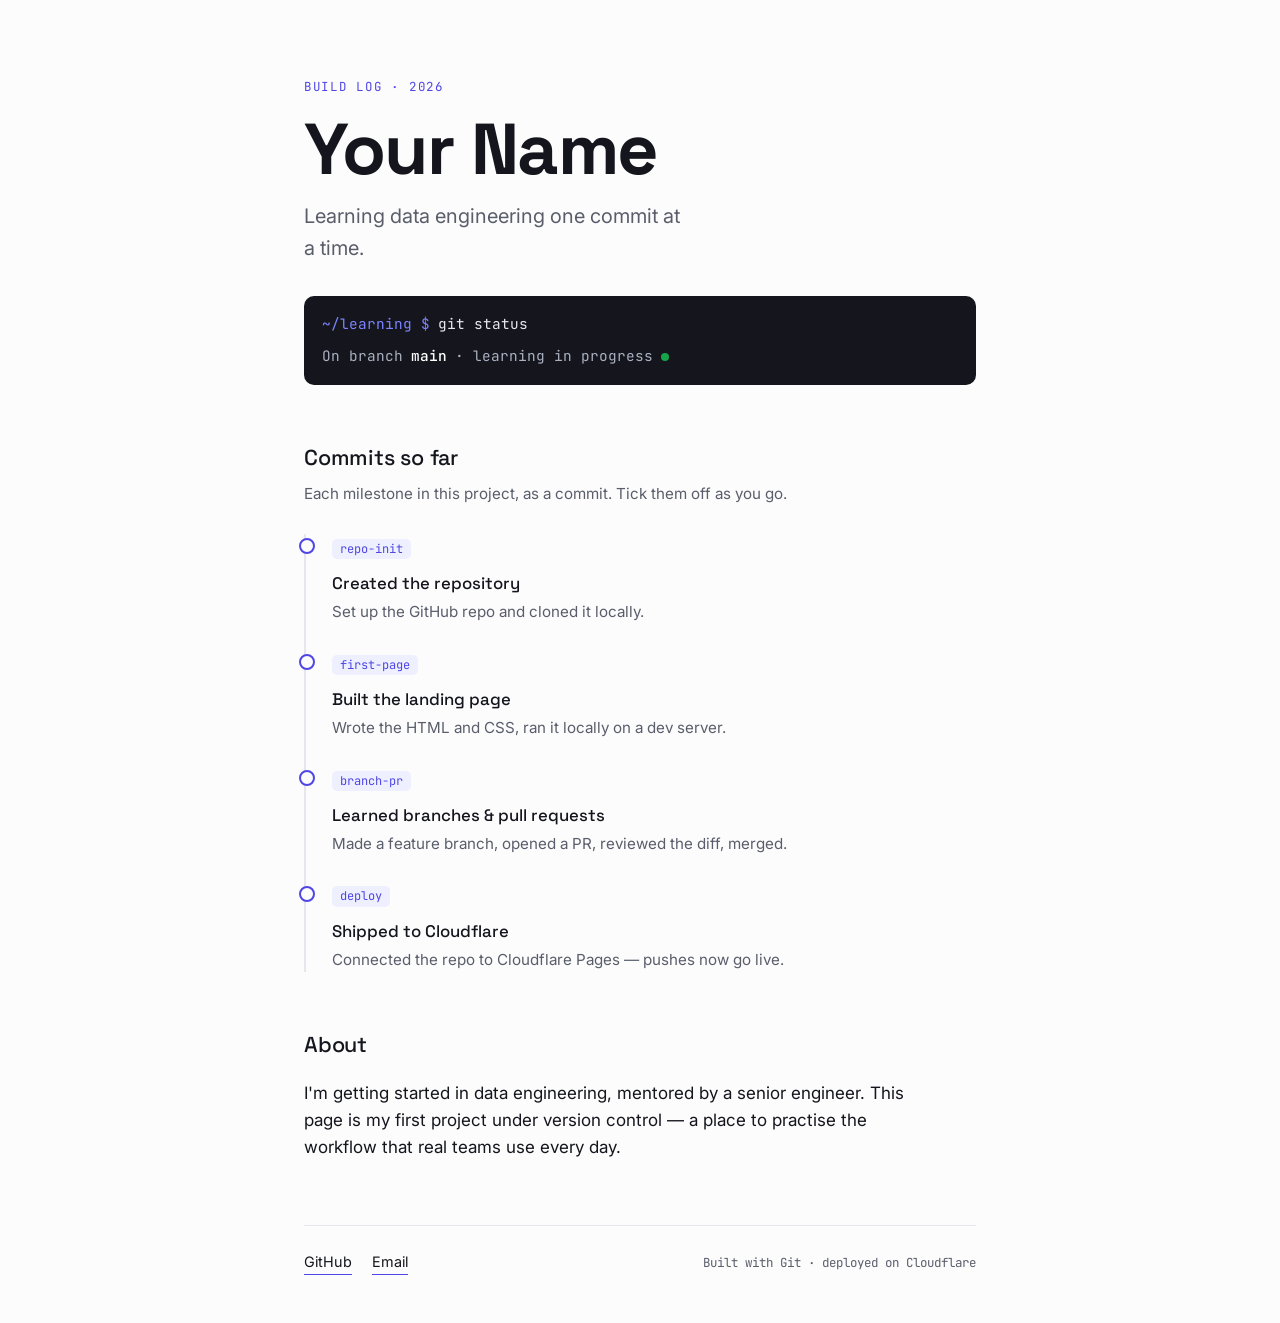
==== index.html @ b7480a23 "Initial commit: starter landing page" ====
<!DOCTYPE html>
<html lang="en">
<head>
  <meta charset="UTF-8" />
  <meta name="viewport" content="width=device-width, initial-scale=1.0" />
  <!-- EDIT ME: change this title to your name -->
  <title>Your Name — Build Log</title>
  <link rel="preconnect" href="https://fonts.googleapis.com" />
  <link rel="preconnect" href="https://fonts.gstatic.com" crossorigin />
  <link href="https://fonts.googleapis.com/css2?family=Space+Grotesk:wght@400;500;700&family=Inter:wght@400;500&family=JetBrains+Mono:wght@400;500&display=swap" rel="stylesheet" />
  <link rel="stylesheet" href="style.css" />
</head>
<body>
  <main class="page">

    <!-- ============ HERO ============ -->
    <header class="hero">
      <p class="eyebrow">Build Log · 2026</p>
      <!-- EDIT ME: your name -->
      <h1 class="name">Your Name</h1>
      <!-- EDIT ME: your one-line thesis -->
      <p class="thesis">Learning data engineering one commit at a time.</p>

      <div class="terminal" role="img" aria-label="A terminal showing git status: on branch main, learning in progress">
        <span class="prompt">~/learning $</span>
        <span class="cmd">git status</span>
        <span class="out">On branch <strong>main</strong> · learning in progress
          <span class="dot" aria-hidden="true"></span>
        </span>
      </div>
    </header>

    <!-- ============ BUILD LOG (the signature element) ============ -->
    <section class="log" aria-labelledby="log-heading">
      <h2 id="log-heading" class="section-title">Commits so far</h2>
      <p class="section-note">Each milestone in this project, as a commit. Tick them off as you go.</p>

      <ol class="commits">
        <li class="commit">
          <span class="hash">repo-init</span>
          <div class="commit-body">
            <h3>Created the repository</h3>
            <p>Set up the GitHub repo and cloned it locally.</p>
          </div>
        </li>
        <li class="commit">
          <span class="hash">first-page</span>
          <div class="commit-body">
            <h3>Built the landing page</h3>
            <p>Wrote the HTML and CSS, ran it locally on a dev server.</p>
          </div>
        </li>
        <li class="commit">
          <span class="hash">branch-pr</span>
          <div class="commit-body">
            <h3>Learned branches &amp; pull requests</h3>
            <p>Made a feature branch, opened a PR, reviewed the diff, merged.</p>
          </div>
        </li>
        <li class="commit">
          <span class="hash">deploy</span>
          <div class="commit-body">
            <h3>Shipped to Cloudflare</h3>
            <p>Connected the repo to Cloudflare Pages — pushes now go live.</p>
          </div>
        </li>
      </ol>
    </section>

    <!-- ============ ABOUT ============ -->
    <section class="about" aria-labelledby="about-heading">
      <h2 id="about-heading" class="section-title">About</h2>
      <!-- EDIT ME: write a couple of sentences about yourself -->
      <p class="prose">
        I'm getting started in data engineering, mentored by a senior engineer.
        This page is my first project under version control — a place to practise
        the workflow that real teams use every day.
      </p>
    </section>

    <footer class="foot">
      <!-- EDIT ME: add your real links -->
      <a href="#" class="foot-link">GitHub</a>
      <a href="#" class="foot-link">Email</a>
      <span class="foot-meta">Built with Git · deployed on Cloudflare</span>
    </footer>

  </main>
</body>
</html>
---- style.css ----
/* ============================================================
   Build Log — a personal learning page
   Palette is intentionally cool + technical, with a single
   indigo accent. The "commit log" is the signature element.
   ============================================================ */

:root {
  --paper:      #fcfcfd;
  --ink:        #15161d;
  --muted:      #5a5e6b;
  --line:       #e6e7ec;
  --accent:     #4f46e5;   /* indigo — the one bold colour */
  --accent-soft:#eef0ff;
  --live:       #16a34a;   /* the "in progress" pulse */
  --mono: "JetBrains Mono", ui-monospace, "SF Mono", Menlo, monospace;
  --display: "Space Grotesk", system-ui, sans-serif;
  --body: "Inter", system-ui, -apple-system, sans-serif;
}

* { box-sizing: border-box; }

html { -webkit-text-size-adjust: 100%; }

body {
  margin: 0;
  background: var(--paper);
  color: var(--ink);
  font-family: var(--body);
  line-height: 1.6;
  font-size: 17px;
  -webkit-font-smoothing: antialiased;
}

.page {
  max-width: 720px;
  margin: 0 auto;
  padding: clamp(2.5rem, 6vw, 6rem) 1.5rem 3rem;
}

/* ---------- HERO ---------- */
.eyebrow {
  font-family: var(--mono);
  font-size: 0.78rem;
  letter-spacing: 0.14em;
  text-transform: uppercase;
  color: var(--accent);
  margin: 0 0 1rem;
}

.name {
  font-family: var(--display);
  font-weight: 700;
  font-size: clamp(2.6rem, 9vw, 4.5rem);
  line-height: 1.02;
  letter-spacing: -0.02em;
  margin: 0;
}

.thesis {
  font-size: clamp(1.05rem, 3vw, 1.25rem);
  color: var(--muted);
  margin: 0.85rem 0 2rem;
  max-width: 30ch;
}

/* The terminal status line ties the page to what you're learning */
.terminal {
  font-family: var(--mono);
  font-size: 0.9rem;
  background: var(--ink);
  color: #e7e8ef;
  border-radius: 10px;
  padding: 1rem 1.15rem;
  display: flex;
  flex-wrap: wrap;
  gap: 0.5rem;
  align-items: baseline;
  line-height: 1.7;
}
.prompt { color: #7c83ff; }
.cmd { color: #e7e8ef; }
.out {
  flex-basis: 100%;
  color: #aab0c0;
  display: flex;
  align-items: center;
  gap: 0.5rem;
}
.out strong { color: #fff; font-weight: 500; }

.dot {
  width: 8px; height: 8px;
  border-radius: 50%;
  background: var(--live);
  display: inline-block;
  animation: pulse 2s ease-in-out infinite;
}
@keyframes pulse {
  0%, 100% { opacity: 1; }
  50% { opacity: 0.3; }
}

/* ---------- SECTION SHELL ---------- */
.section-title {
  font-family: var(--display);
  font-weight: 500;
  font-size: 1.35rem;
  letter-spacing: -0.01em;
  margin: 3.5rem 0 0.4rem;
}
.section-note {
  color: var(--muted);
  font-size: 0.95rem;
  margin: 0 0 1.75rem;
}

/* ---------- COMMIT LOG (signature) ---------- */
.commits {
  list-style: none;
  margin: 0;
  padding: 0;
  border-left: 2px solid var(--line);
}
.commit {
  position: relative;
  padding: 0 0 1.6rem 1.6rem;
}
.commit::before {
  content: "";
  position: absolute;
  left: -7px; top: 4px;
  width: 12px; height: 12px;
  border-radius: 50%;
  background: var(--paper);
  border: 2px solid var(--accent);
}
.commit:last-child { padding-bottom: 0; }

.hash {
  font-family: var(--mono);
  font-size: 0.75rem;
  color: var(--accent);
  background: var(--accent-soft);
  padding: 0.15rem 0.5rem;
  border-radius: 5px;
}
.commit-body h3 {
  font-family: var(--display);
  font-weight: 500;
  font-size: 1.05rem;
  margin: 0.55rem 0 0.2rem;
}
.commit-body p {
  margin: 0;
  color: var(--muted);
  font-size: 0.95rem;
}

/* ---------- ABOUT ---------- */
.prose {
  color: var(--ink);
  max-width: 58ch;
}

/* ---------- FOOTER ---------- */
.foot {
  margin-top: 4rem;
  padding-top: 1.5rem;
  border-top: 1px solid var(--line);
  display: flex;
  flex-wrap: wrap;
  gap: 1.25rem;
  align-items: center;
  font-size: 0.9rem;
}
.foot-link {
  color: var(--ink);
  text-decoration: none;
  border-bottom: 1.5px solid var(--accent);
  padding-bottom: 1px;
}
.foot-link:hover { color: var(--accent); }
.foot-meta {
  font-family: var(--mono);
  font-size: 0.78rem;
  color: var(--muted);
  margin-left: auto;
}

/* ---------- ACCESSIBILITY ---------- */
a:focus-visible,
.foot-link:focus-visible {
  outline: 2px solid var(--accent);
  outline-offset: 3px;
  border-radius: 2px;
}

@media (prefers-reduced-motion: reduce) {
  .dot { animation: none; }
}

@media (max-width: 480px) {
  body { font-size: 16px; }
  .foot-meta { margin-left: 0; flex-basis: 100%; }
}
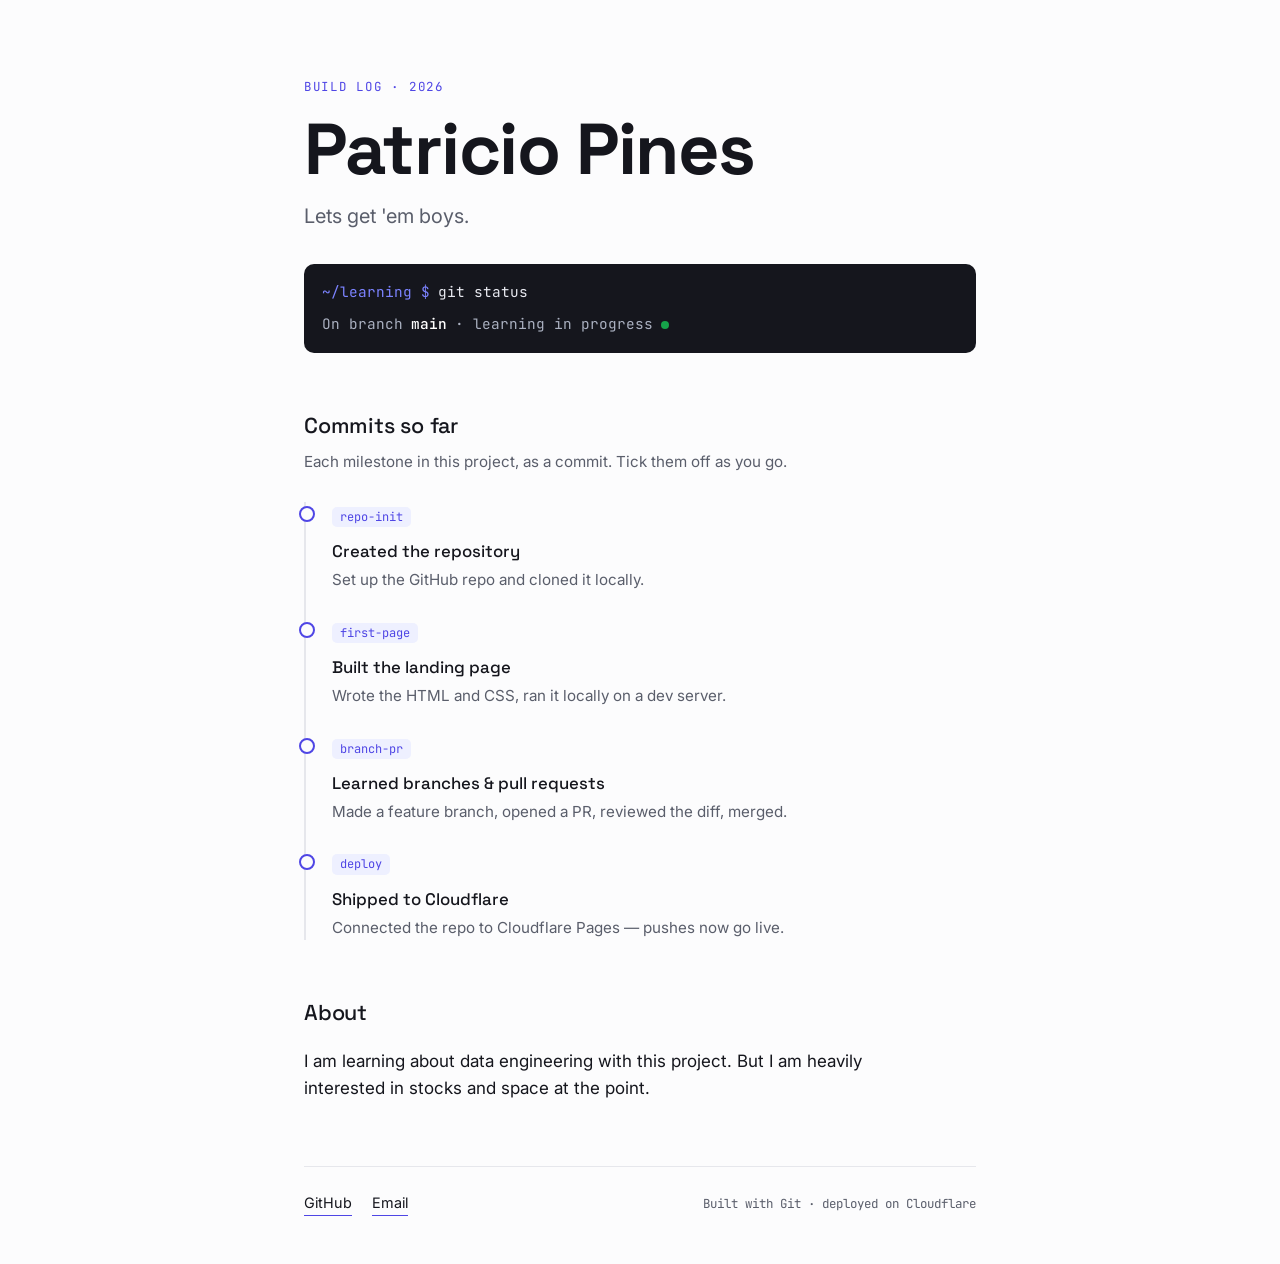
==== commit 995e424c: "Personalize landing page" ====
--- a/index.html
+++ b/index.html
@@ -4,7 +4,7 @@
   <meta charset="UTF-8" />
   <meta name="viewport" content="width=device-width, initial-scale=1.0" />
   <!-- EDIT ME: change this title to your name -->
-  <title>Your Name — Build Log</title>
+  <title>Patricio Pines — Build Log</title>
   <link rel="preconnect" href="https://fonts.googleapis.com" />
   <link rel="preconnect" href="https://fonts.gstatic.com" crossorigin />
   <link href="https://fonts.googleapis.com/css2?family=Space+Grotesk:wght@400;500;700&family=Inter:wght@400;500&family=JetBrains+Mono:wght@400;500&display=swap" rel="stylesheet" />
@@ -17,9 +17,9 @@
     <header class="hero">
       <p class="eyebrow">Build Log · 2026</p>
       <!-- EDIT ME: your name -->
-      <h1 class="name">Your Name</h1>
+      <h1 class="name">Patricio Pines</h1>
       <!-- EDIT ME: your one-line thesis -->
-      <p class="thesis">Learning data engineering one commit at a time.</p>
+      <p class="thesis">Lets get 'em boys.</p>
 
       <div class="terminal" role="img" aria-label="A terminal showing git status: on branch main, learning in progress">
         <span class="prompt">~/learning $</span>
@@ -72,16 +72,14 @@
       <h2 id="about-heading" class="section-title">About</h2>
       <!-- EDIT ME: write a couple of sentences about yourself -->
       <p class="prose">
-        I'm getting started in data engineering, mentored by a senior engineer.
-        This page is my first project under version control — a place to practise
-        the workflow that real teams use every day.
+        I am learning about data engineering with this project. But I am heavily interested in stocks and space at the point. 
       </p>
     </section>
 
     <footer class="foot">
       <!-- EDIT ME: add your real links -->
-      <a href="#" class="foot-link">GitHub</a>
-      <a href="#" class="foot-link">Email</a>
+      <a href="https://github.com/mrpines612" class="foot-link">GitHub</a>
+      <a href="mailto:patricioppines@gmail.com" class="foot-link">Email</a>
       <span class="foot-meta">Built with Git · deployed on Cloudflare</span>
     </footer>
 
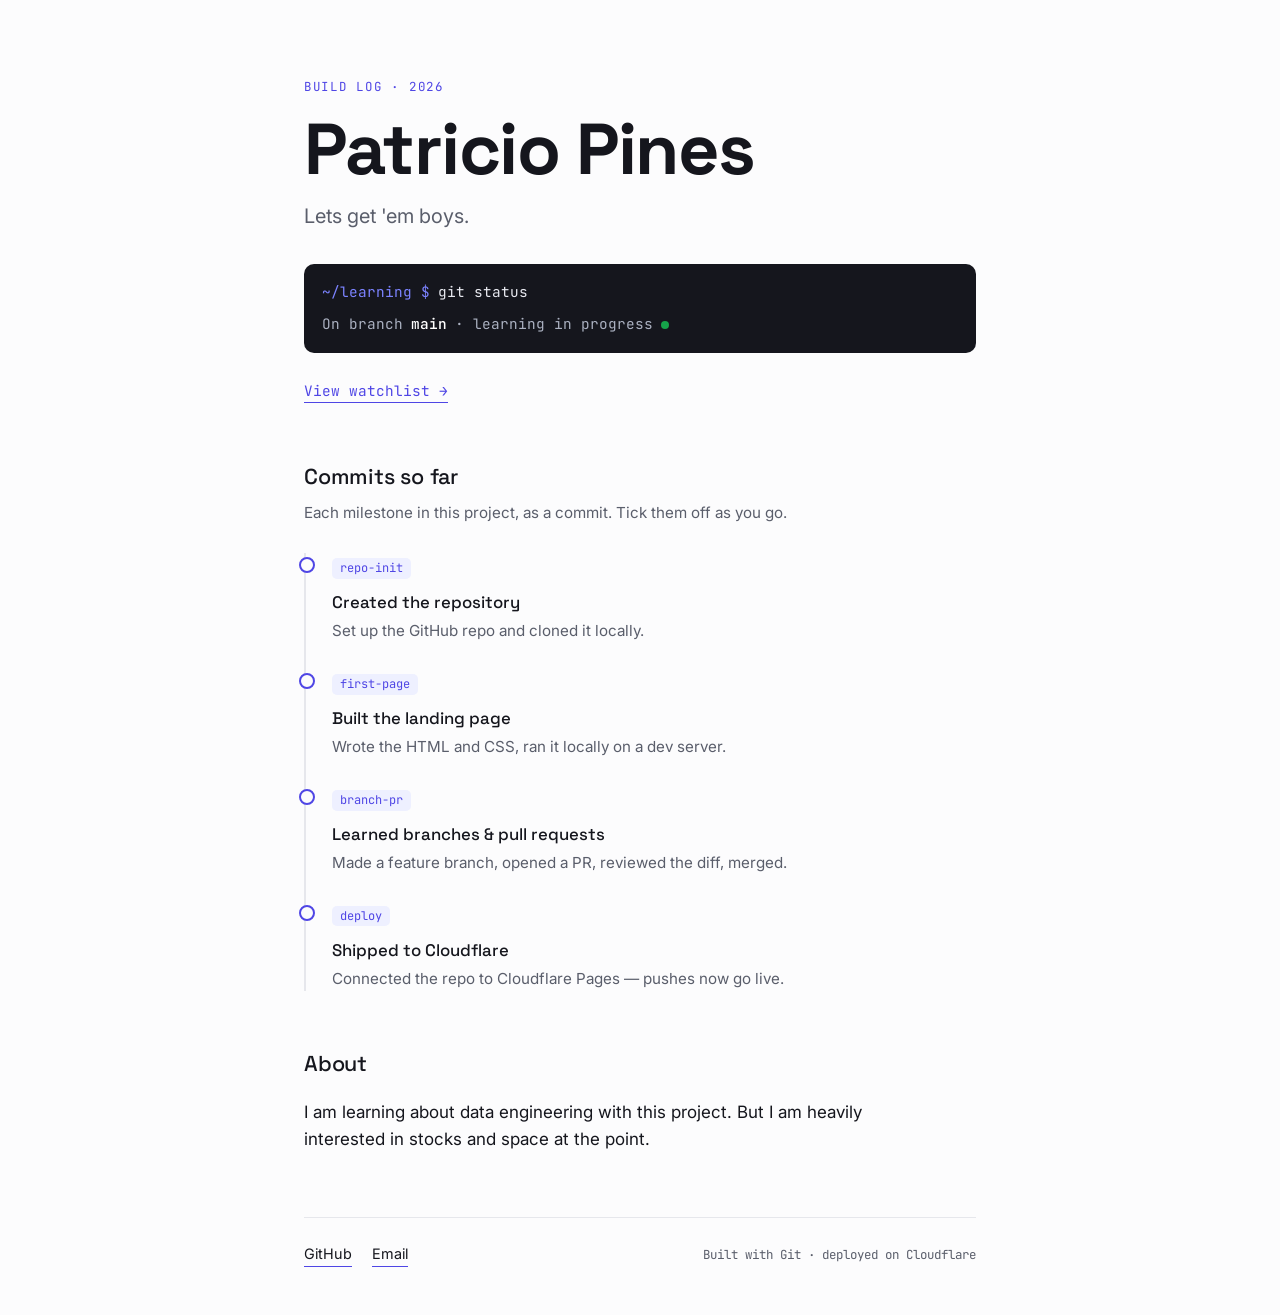
==== commit 998b745c: "Add watchlist page with thesis groups" ====
--- a/index.html
+++ b/index.html
@@ -28,6 +28,9 @@
           <span class="dot" aria-hidden="true"></span>
         </span>
       </div>
+	<nav class="hero-nav">
+         <a href="watchlist.html" class="hero-nav-link">View watchlist →</a>
+      	</nav>
     </header>
 
     <!-- ============ BUILD LOG (the signature element) ============ -->
--- a/style.css
+++ b/style.css
@@ -203,3 +203,13 @@
   body { font-size: 16px; }
   .foot-meta { margin-left: 0; flex-basis: 100%; }
 }
+.hero-nav { margin-top: 1.5rem; }
+.hero-nav-link {
+  font-family: var(--mono);
+  font-size: 0.9rem;
+  color: var(--accent);
+  text-decoration: none;
+  border-bottom: 1.5px solid var(--accent);
+  padding-bottom: 2px;
+}
+.hero-nav-link:hover { color: var(--ink); border-color: var(--ink); }
